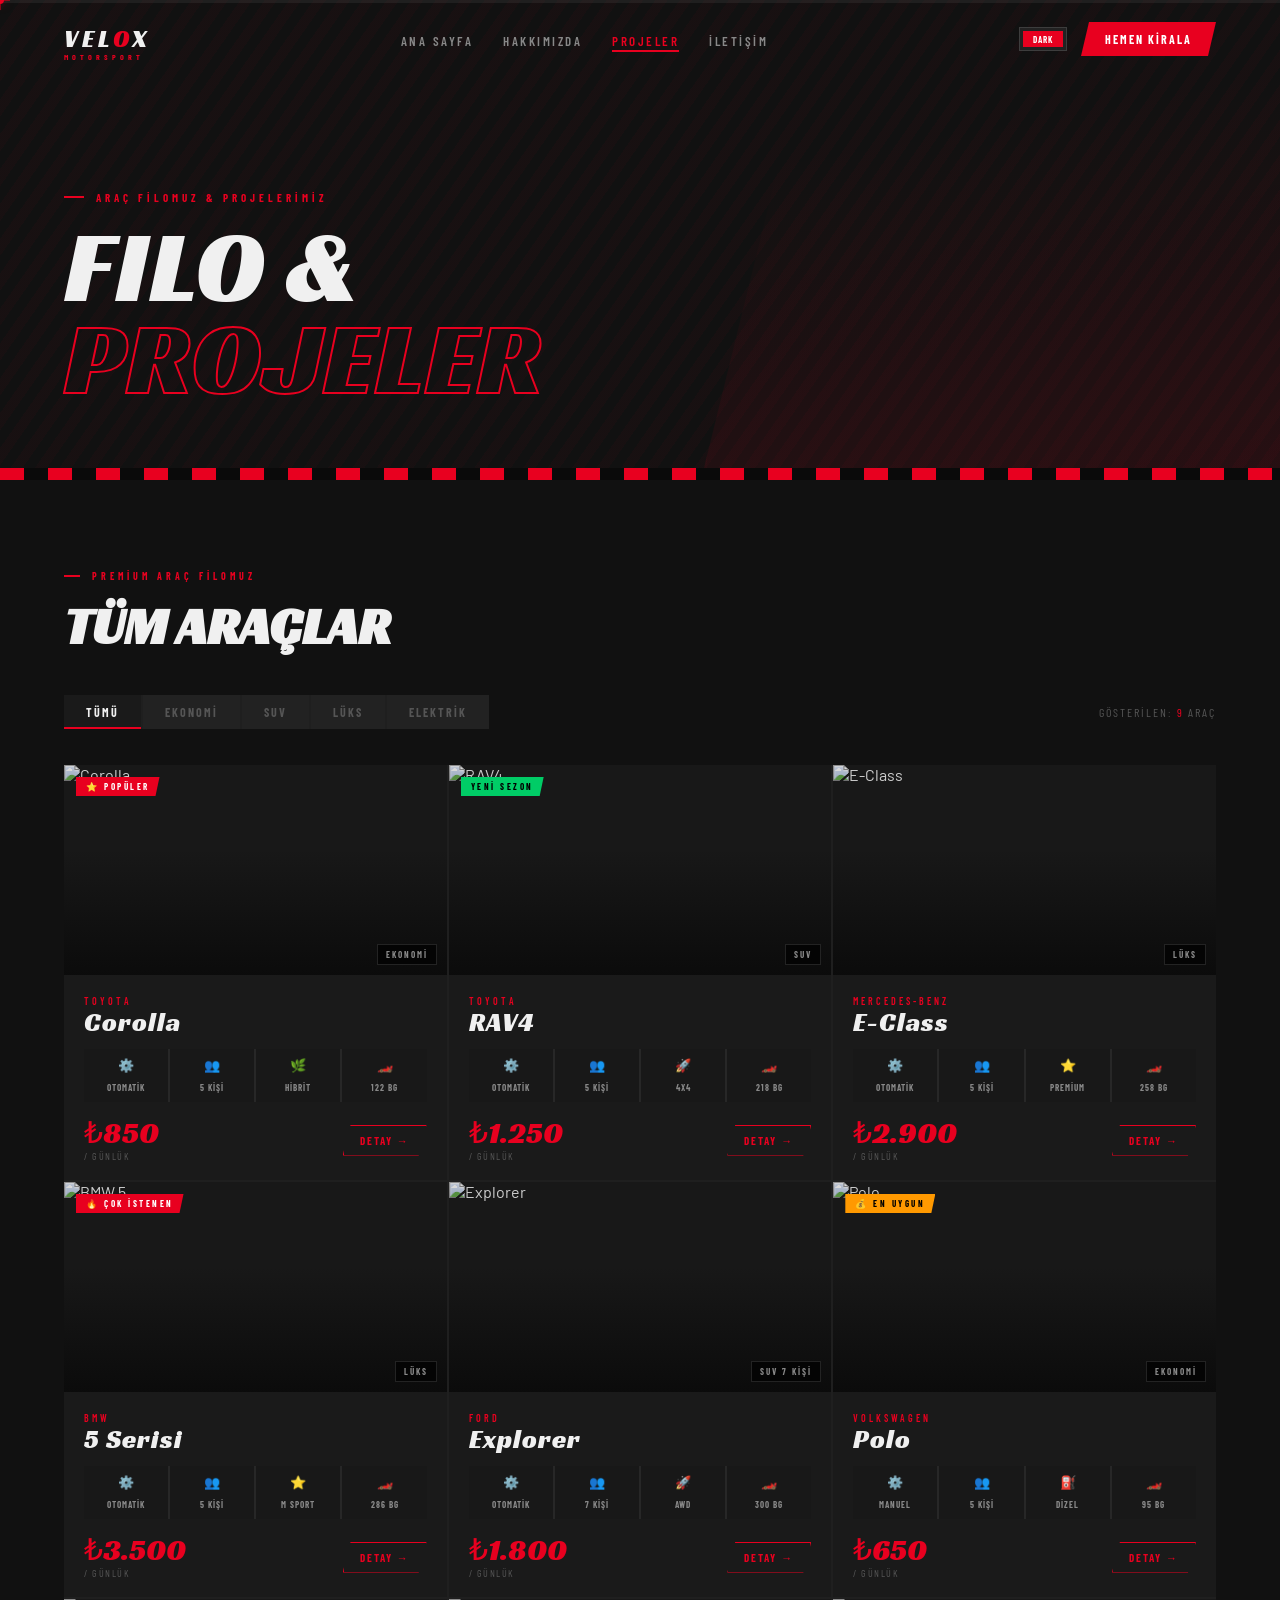
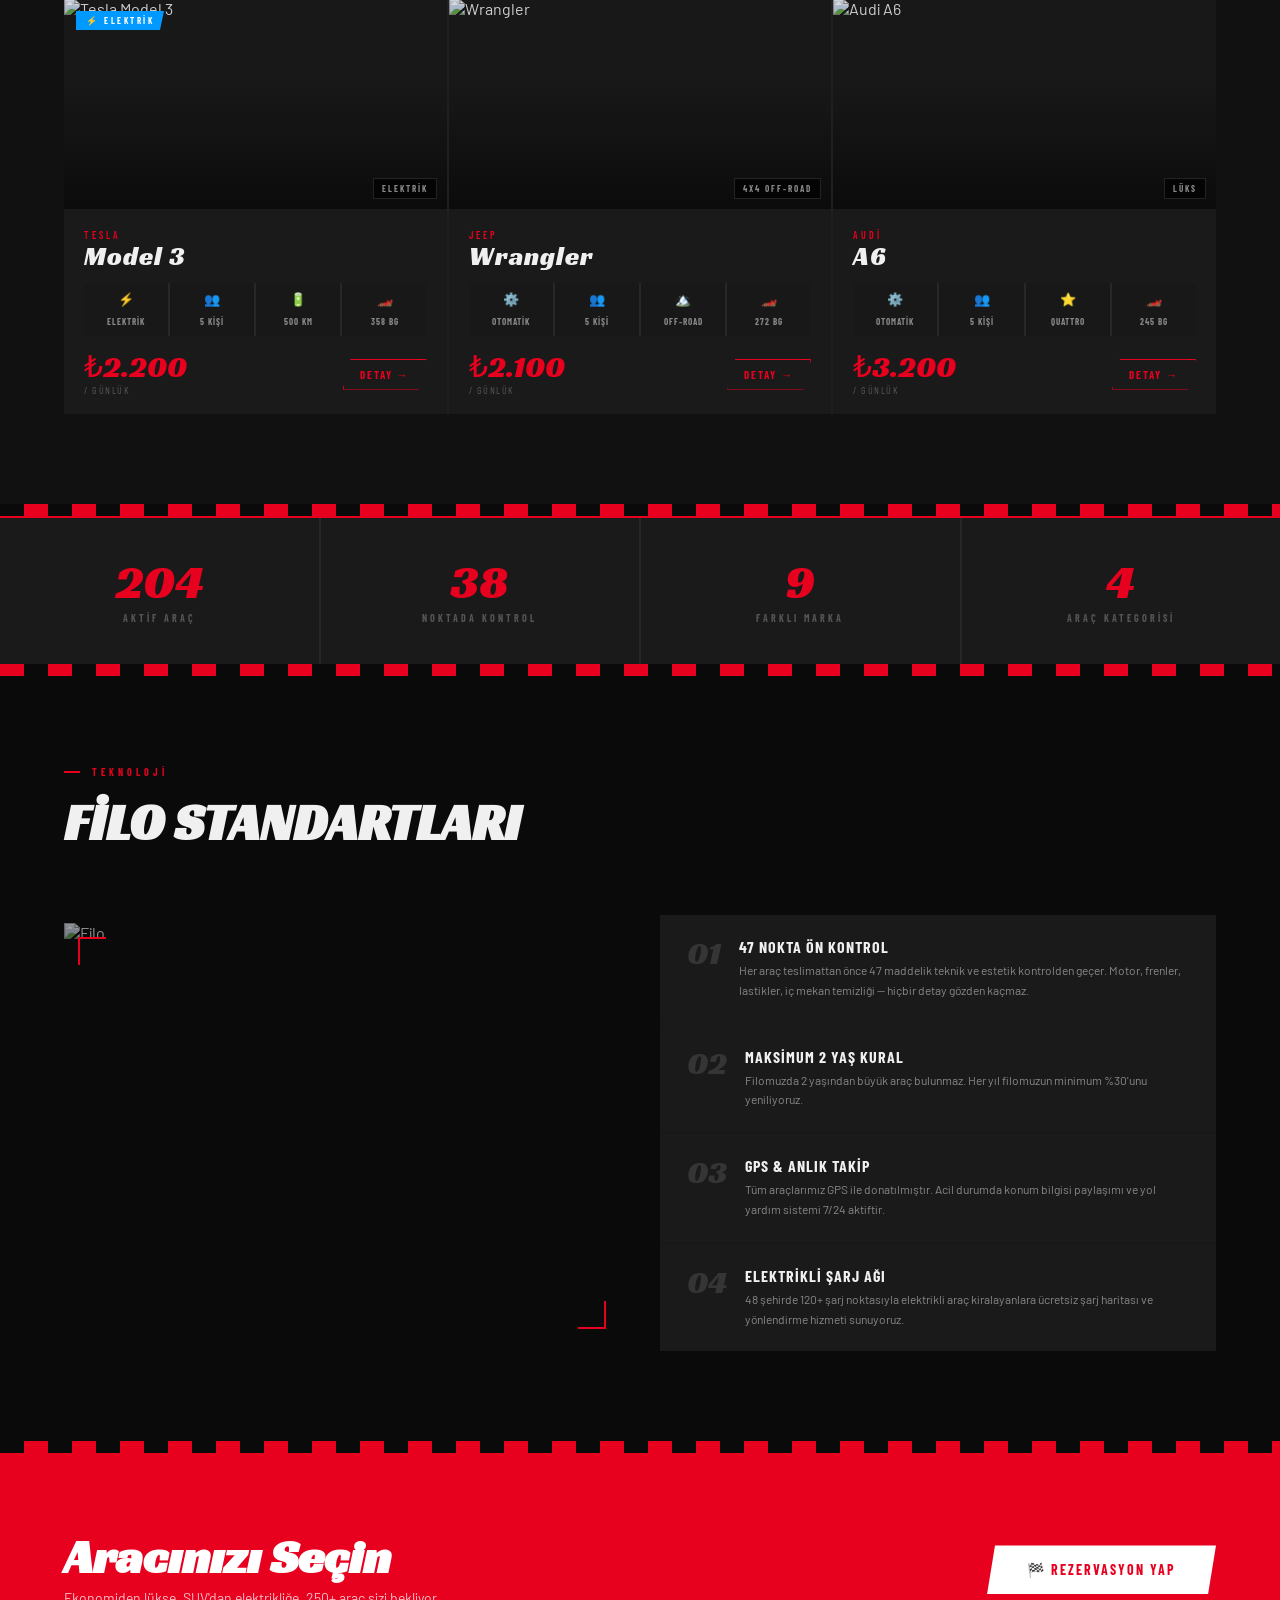
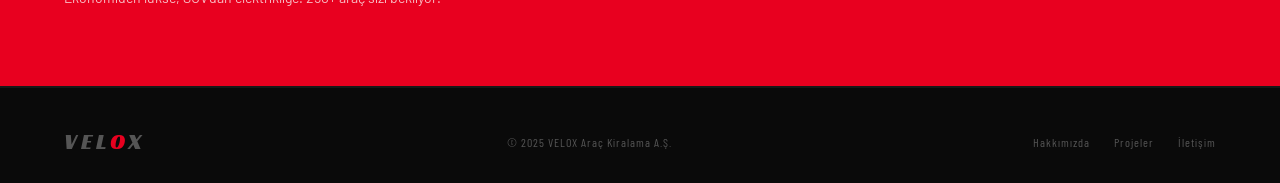
==== araclar.html @ 3a816e48 "araclar.html. araclar.html dosyası yüklendi." ====
<!DOCTYPE html>
<html lang="tr" data-theme="dark">
<head>
<meta charset="UTF-8">
<meta name="viewport" content="width=device-width, initial-scale=1.0">
<title>VELOX — Projeler & Filo</title>
<link href="https://fonts.googleapis.com/css2?family=Racing+Sans+One&family=Barlow+Condensed:wght@400;500;600;700;800;900&family=Barlow:wght@300;400;500;600&display=swap" rel="stylesheet">
<style>
:root {
  --bg:#0a0a0a; --bg2:#111; --bg3:#181818;
  --surface:#1a1a1a; --surface2:#222; --surface3:#2a2a2a;
  --red:#e8001f; --red2:#ff1a35; --red-dim:rgba(232,0,31,.1); --red-glow:rgba(232,0,31,.25);
  --text:#f0f0f0; --text-dim:#888; --text-muted:#555;
  --border:rgba(255,255,255,.06); --border2:rgba(255,255,255,.12);
  --carbon:repeating-linear-gradient(45deg,rgba(255,255,255,.015) 0px,rgba(255,255,255,.015) 1px,transparent 1px,transparent 8px),repeating-linear-gradient(-45deg,rgba(255,255,255,.015) 0px,rgba(255,255,255,.015) 1px,transparent 1px,transparent 8px);
  --clip:polygon(8px 0%,100% 0%,calc(100% - 8px) 100%,0% 100%);
  --tr:all .3s cubic-bezier(.25,.8,.25,1);
}
[data-theme="light"]{
  --bg:#f0f0ee; --bg2:#e8e8e6; --bg3:#e0e0de;
  --surface:#fff; --surface2:#f4f4f2; --surface3:#ebebea;
  --red:#cc0018; --red2:#e8001f; --red-dim:rgba(204,0,24,.07); --red-glow:rgba(204,0,24,.15);
  --text:#0d0d0d; --text-dim:#555; --text-muted:#999;
  --border:rgba(0,0,0,.08); --border2:rgba(0,0,0,.16);
}
*,*::before,*::after{margin:0;padding:0;box-sizing:border-box;}
html{scroll-behavior:smooth;}
body{background:var(--bg);background-image:var(--carbon);color:var(--text);font-family:'Barlow',sans-serif;overflow-x:hidden;cursor:none;transition:background .5s,color .5s;}
::-webkit-scrollbar{width:4px;} ::-webkit-scrollbar-track{background:var(--bg2);} ::-webkit-scrollbar-thumb{background:var(--red);}
.cursor{width:8px;height:8px;background:var(--red);border-radius:50%;position:fixed;pointer-events:none;z-index:99999;transform:translate(-50%,-50%);box-shadow:0 0 12px var(--red-glow);}
.cursor-cross{position:fixed;pointer-events:none;z-index:99998;transform:translate(-50%,-50%);}
.cursor-cross::before,.cursor-cross::after{content:'';position:absolute;background:rgba(232,0,31,.5);}
.cursor-cross::before{width:20px;height:1px;top:0;left:-10px;}
.cursor-cross::after{width:1px;height:20px;top:-10px;left:0;}
.cursor.hov{width:4px;height:4px;background:#f0f0f0;}
#prog{position:fixed;top:0;left:0;right:0;height:3px;z-index:9999;background:var(--border);}
#prog-fill{height:100%;background:linear-gradient(90deg,var(--red),var(--red2));width:0;transition:width .08s linear;box-shadow:0 0 12px var(--red-glow);}

nav{position:fixed;top:0;left:0;right:0;z-index:1000;padding:22px 64px;display:flex;align-items:center;justify-content:space-between;transition:var(--tr);}
nav.sc{padding:14px 64px;background:rgba(10,10,10,.95);backdrop-filter:blur(20px);border-bottom:1px solid var(--border);}
[data-theme="light"] nav.sc{background:rgba(240,240,238,.95);}
.nav-logo{font-family:'Racing Sans One',cursive;font-size:24px;letter-spacing:4px;text-decoration:none;color:var(--text);position:relative;}
.nav-logo em{color:var(--red);font-style:normal;}
.nav-logo::after{content:'MOTORSPORT';position:absolute;bottom:-8px;left:0;font-family:'Barlow Condensed',sans-serif;font-size:8px;letter-spacing:4px;color:var(--red);font-weight:700;}
.nav-links{display:flex;gap:30px;list-style:none;}
.nav-links a{font-family:'Barlow Condensed',sans-serif;font-size:13px;font-weight:600;letter-spacing:2.5px;text-transform:uppercase;color:var(--text-dim);text-decoration:none;transition:color .25s;position:relative;}
.nav-links a::before{content:'';position:absolute;bottom:-3px;left:0;right:0;height:2px;background:var(--red);transform:scaleX(0);transform-origin:right;transition:transform .3s;}
.nav-links a:hover{color:var(--text);}
.nav-links a:hover::before,.nav-links a.active::before{transform:scaleX(1);transform-origin:left;}
.nav-links a.active{color:var(--red);}
.nav-right{display:flex;align-items:center;gap:14px;}
.theme-btn{width:48px;height:24px;cursor:none;background:var(--surface2);border:1px solid var(--border2);position:relative;overflow:hidden;}
.theme-ind{position:absolute;inset:3px;background:var(--red);display:flex;align-items:center;justify-content:center;font-family:'Barlow Condensed',sans-serif;font-size:9px;font-weight:700;letter-spacing:1px;color:#fff;}
.nav-cta{font-family:'Barlow Condensed',sans-serif;font-size:12px;font-weight:700;letter-spacing:2px;text-transform:uppercase;background:var(--red);color:#fff;border:none;padding:10px 24px;cursor:none;transition:var(--tr);clip-path:var(--clip);}
.nav-cta:hover{background:#fff;color:var(--red);}

.checker{height:12px;background:repeating-linear-gradient(90deg,var(--red) 0,var(--red) 24px,var(--bg) 24px,var(--bg) 48px);}
.checker.alt{background:repeating-linear-gradient(90deg,var(--bg) 0,var(--bg) 24px,var(--red) 24px,var(--red) 48px);}

/* HERO */
.page-hero{min-height:52vh;display:flex;align-items:flex-end;padding:160px 64px 64px;position:relative;overflow:hidden;background:var(--bg2);}
.page-hero-bg{position:absolute;inset:0;background:repeating-linear-gradient(-55deg,transparent,transparent 10px,rgba(232,0,31,.03) 10px,rgba(232,0,31,.03) 20px);}
.page-hero-slash{position:absolute;top:0;right:0;width:45%;height:100%;background:linear-gradient(170deg,transparent 30%,var(--red-dim) 100%);clip-path:polygon(20% 0,100% 0,100% 100%,0% 100%);}
.page-hero-slash::before{content:'';position:absolute;left:0;top:0;bottom:0;width:3px;background:linear-gradient(180deg,transparent,var(--red) 40%,var(--red) 60%,transparent);}
.page-eyebrow{display:flex;align-items:center;gap:12px;font-family:'Barlow Condensed',sans-serif;font-size:11px;font-weight:700;letter-spacing:4px;text-transform:uppercase;color:var(--red);margin-bottom:16px;}
.page-eyebrow::before{content:'';width:20px;height:2px;background:var(--red);}
.page-title{font-family:'Racing Sans One',cursive;font-size:clamp(52px,8vw,110px);line-height:.9;letter-spacing:1px;position:relative;z-index:2;}
.page-title span{display:block;}
.page-title .t-out{-webkit-text-stroke:2px var(--red);color:transparent;}

section{padding:90px 64px;position:relative;}
.sec-eye{display:flex;align-items:center;gap:12px;font-family:'Barlow Condensed',sans-serif;font-size:10px;font-weight:700;letter-spacing:4px;text-transform:uppercase;color:var(--red);margin-bottom:12px;}
.sec-eye::before{content:'';width:16px;height:2px;background:var(--red);}
.sec-h{font-family:'Racing Sans One',cursive;font-size:clamp(32px,4vw,52px);margin-bottom:0;}

/* FILTER */
.filter-row{display:flex;align-items:center;justify-content:space-between;margin-bottom:36px;flex-wrap:wrap;gap:16px;}
.filter-tabs{display:flex;gap:2px;background:var(--border);}
.ftab{font-family:'Barlow Condensed',sans-serif;font-size:12px;font-weight:700;letter-spacing:2px;text-transform:uppercase;background:var(--surface2);color:var(--text-muted);border:none;padding:10px 22px;cursor:none;transition:var(--tr);position:relative;}
.ftab::after{content:'';position:absolute;bottom:0;left:0;right:0;height:2px;background:var(--red);transform:scaleX(0);transition:transform .25s;}
.ftab.on{background:var(--surface);color:var(--text);}
.ftab.on::after{transform:scaleX(1);}
.ftab:hover:not(.on){background:var(--surface3);color:var(--text-dim);}
.results-count{font-family:'Barlow Condensed',sans-serif;font-size:12px;letter-spacing:2px;text-transform:uppercase;color:var(--text-muted);}
.results-count span{color:var(--red);}

/* FLEET GRID */
.fleet-grid{display:grid;grid-template-columns:repeat(3,1fr);gap:2px;background:var(--border);}
.fleet-card{background:var(--surface);overflow:hidden;position:relative;cursor:none;transition:var(--tr);opacity:0;transform:translateY(24px);}
.fleet-card.vis{opacity:1;transform:translateY(0);}
.fleet-card:hover{background:var(--surface2);box-shadow:inset 0 0 0 2px var(--red);}
.fleet-card::before{content:'';position:absolute;top:0;left:0;bottom:0;width:3px;background:transparent;transition:background .3s;z-index:3;}
.fleet-card:hover::before{background:var(--red);}

.fleet-badge{position:absolute;top:12px;left:12px;z-index:4;font-family:'Barlow Condensed',sans-serif;font-size:9px;font-weight:700;letter-spacing:2.5px;text-transform:uppercase;background:var(--red);color:#fff;padding:4px 10px;clip-path:polygon(0 0,100% 0,calc(100% - 4px) 100%,0 100%);}
.fleet-badge.b-best{background:#ff9900;color:#000;}
.fleet-badge.b-new{background:#00cc66;color:#000;}
.fleet-badge.b-ev{background:#0099ff;}

.fleet-photo{height:210px;overflow:hidden;position:relative;background:var(--bg3);}
.fleet-photo img{width:100%;height:100%;object-fit:cover;transition:transform .7s,filter .4s;filter:saturate(.8) brightness(.85);}
.fleet-card:hover .fleet-photo img{transform:scale(1.07);filter:saturate(1.1) brightness(.95);}
.fleet-photo-tint{position:absolute;inset:0;background:linear-gradient(180deg,transparent 40%,rgba(10,10,10,.9) 100%);transition:background .3s;}
.fleet-card:hover .fleet-photo-tint{background:linear-gradient(180deg,transparent 30%,rgba(232,0,31,.06) 60%,rgba(10,10,10,.9) 100%);}
.fleet-cat{position:absolute;bottom:10px;right:10px;z-index:2;font-family:'Barlow Condensed',sans-serif;font-size:9px;font-weight:700;letter-spacing:2px;text-transform:uppercase;background:rgba(0,0,0,.7);color:var(--text-dim);padding:4px 8px;border:1px solid var(--border2);}

.fleet-body{padding:20px 20px 18px;}
.fleet-make{font-family:'Barlow Condensed',sans-serif;font-size:10px;font-weight:600;letter-spacing:3px;text-transform:uppercase;color:var(--red);margin-bottom:2px;}
.fleet-name{font-family:'Racing Sans One',cursive;font-size:26px;letter-spacing:1px;line-height:1;margin-bottom:14px;}
.fleet-specs{display:grid;grid-template-columns:repeat(4,1fr);gap:2px;background:var(--border);margin-bottom:16px;}
.fspec{background:var(--bg3);padding:8px 4px;text-align:center;transition:background .3s;}
.fleet-card:hover .fspec{background:rgba(232,0,31,.05);}
.fspec-ico{font-size:13px;display:block;margin-bottom:2px;}
.fspec-val{font-family:'Barlow Condensed',sans-serif;font-size:9px;font-weight:700;letter-spacing:1px;color:var(--text-dim);text-transform:uppercase;}

.fleet-foot{display:flex;align-items:center;justify-content:space-between;}
.fleet-price{font-family:'Racing Sans One',cursive;font-size:30px;color:var(--red);line-height:1;}
.fleet-price-lbl{font-family:'Barlow Condensed',sans-serif;font-size:10px;color:var(--text-muted);letter-spacing:1.5px;text-transform:uppercase;margin-top:2px;}
.fleet-btn{font-family:'Barlow Condensed',sans-serif;font-size:11px;font-weight:700;letter-spacing:2px;text-transform:uppercase;background:transparent;color:var(--red);border:1.5px solid var(--red);padding:8px 16px;cursor:none;transition:var(--tr);clip-path:var(--clip);position:relative;overflow:hidden;}
.fleet-btn::before{content:'';position:absolute;inset:0;background:var(--red);transform:scaleX(0);transform-origin:left;transition:transform .25s;z-index:0;}
.fleet-btn span{position:relative;z-index:1;transition:color .25s;}
.fleet-btn:hover::before{transform:scaleX(1);}
.fleet-btn:hover span{color:#fff;}

/* DETAIL MODAL */
.modal-bg{position:fixed;inset:0;background:rgba(0,0,0,.9);backdrop-filter:blur(14px);z-index:2000;display:flex;align-items:center;justify-content:center;opacity:0;pointer-events:none;transition:opacity .35s;}
.modal-bg.open{opacity:1;pointer-events:all;}
.modal{background:var(--surface);border:1px solid var(--border);border-top:3px solid var(--red);width:min(760px,94vw);max-height:88vh;overflow-y:auto;transform:scale(.94) translateY(16px);transition:transform .35s cubic-bezier(.25,.8,.25,1);}
.modal-bg.open .modal{transform:scale(1) translateY(0);}
.modal-head{display:flex;justify-content:space-between;align-items:center;padding:20px 28px;border-bottom:1px solid var(--border);position:sticky;top:0;background:var(--surface);z-index:1;}
.modal-title{font-family:'Racing Sans One',cursive;font-size:22px;letter-spacing:1px;}
.modal-close{background:none;border:none;color:var(--text-muted);font-size:26px;cursor:none;transition:color .2s;line-height:1;}
.modal-close:hover{color:var(--red);}
.modal-body{padding:28px;}
.modal-img{width:100%;height:260px;object-fit:cover;margin-bottom:24px;}
.modal-info-grid{display:grid;grid-template-columns:1fr 1fr;gap:16px;margin-bottom:24px;}
.modal-info-box{background:var(--bg2);border:1px solid var(--border);border-left:3px solid var(--red);padding:16px;}
.modal-info-label{font-family:'Barlow Condensed',sans-serif;font-size:9px;font-weight:700;letter-spacing:2.5px;text-transform:uppercase;color:var(--text-muted);margin-bottom:4px;}
.modal-info-value{font-family:'Barlow Condensed',sans-serif;font-size:18px;font-weight:700;letter-spacing:0.5px;}
.modal-desc{font-size:13px;color:var(--text-dim);line-height:1.75;margin-bottom:24px;}
.modal-price-row{display:flex;align-items:center;justify-content:space-between;padding:16px;background:var(--bg2);border:1px solid var(--border);}
.modal-price{font-family:'Racing Sans One',cursive;font-size:48px;color:var(--red);line-height:1;}
.btn-red{font-family:'Barlow Condensed',sans-serif;font-size:14px;font-weight:700;letter-spacing:2px;text-transform:uppercase;background:var(--red);color:#fff;border:none;padding:16px 40px;cursor:none;transition:var(--tr);clip-path:var(--clip);}
.btn-red:hover{background:var(--red2);box-shadow:0 0 40px var(--red-glow);}

/* STATS BAR */
.stats-bar{background:var(--surface);border-top:2px solid var(--red);padding:0;}
.stats-inner{display:grid;grid-template-columns:repeat(4,1fr);gap:2px;background:var(--border);}
.stat-cell{background:var(--surface);padding:40px 28px;text-align:center;position:relative;transition:var(--tr);}
.stat-cell::after{content:'';position:absolute;bottom:0;left:0;right:0;height:2px;background:transparent;transition:background .3s;}
.stat-cell:hover{background:var(--surface2);}
.stat-cell:hover::after{background:var(--red);}
.stat-num{font-family:'Racing Sans One',cursive;font-size:48px;color:var(--red);line-height:1;margin-bottom:6px;}
.stat-lbl{font-family:'Barlow Condensed',sans-serif;font-size:10px;font-weight:700;letter-spacing:3px;text-transform:uppercase;color:var(--text-muted);}

/* TECH SHOWCASE */
.tech-grid{display:grid;grid-template-columns:1fr 1fr;gap:40px;align-items:center;margin-top:60px;}
.tech-img-wrap{position:relative;height:420px;}
.tech-img-wrap img{width:100%;height:100%;object-fit:cover;filter:saturate(.7) brightness(.6);}
.tech-img-wrap::before,.tech-img-wrap::after{content:'';position:absolute;z-index:2;width:28px;height:28px;border-color:var(--red);border-style:solid;}
.tech-img-wrap::before{top:14px;left:14px;border-width:2px 0 0 2px;}
.tech-img-wrap::after{bottom:14px;right:14px;border-width:0 2px 2px 0;}
.tech-items{display:flex;flex-direction:column;gap:2px;background:var(--border);}
.tech-item{background:var(--surface);padding:22px 24px;display:flex;gap:18px;align-items:flex-start;border-left:3px solid transparent;transition:var(--tr);opacity:0;transform:translateX(20px);}
.tech-item.vis{opacity:1;transform:translateX(0);}
.tech-item:hover{border-left-color:var(--red);background:var(--surface2);}
.tech-item-num{font-family:'Racing Sans One',cursive;font-size:32px;color:var(--border2);transition:color .3s;flex-shrink:0;line-height:1;}
.tech-item:hover .tech-item-num{color:var(--red-dim);}
.tech-item-title{font-family:'Barlow Condensed',sans-serif;font-size:16px;font-weight:700;letter-spacing:1px;text-transform:uppercase;margin-bottom:5px;}
.tech-item-text{font-size:12px;color:var(--text-dim);line-height:1.65;}

/* CTA */
.cta-banner{background:var(--red);padding:80px 64px;display:flex;align-items:center;justify-content:space-between;gap:40px;flex-wrap:wrap;}
.cta-banner h2{font-family:'Racing Sans One',cursive;font-size:clamp(28px,4vw,48px);color:#fff;line-height:1;}
.cta-banner p{font-size:14px;color:rgba(255,255,255,.75);margin-top:8px;}
.btn-white{font-family:'Barlow Condensed',sans-serif;font-size:14px;font-weight:700;letter-spacing:2px;text-transform:uppercase;background:#fff;color:var(--red);border:none;padding:16px 40px;cursor:none;transition:var(--tr);clip-path:var(--clip);white-space:nowrap;}
.btn-white:hover{background:#000;color:#fff;}

footer{background:var(--bg);border-top:2px solid var(--border);padding:40px 64px 28px;}
.footer-bottom{display:flex;justify-content:space-between;align-items:center;font-family:'Barlow Condensed',sans-serif;font-size:12px;letter-spacing:1px;color:var(--text-muted);flex-wrap:wrap;gap:10px;}
.footer-links{display:flex;gap:24px;}
.footer-links a{color:var(--text-muted);text-decoration:none;font-size:12px;transition:color .25s;}
.footer-links a:hover{color:var(--red);}
.footer-logo{font-family:'Racing Sans One',cursive;font-size:22px;letter-spacing:4px;}
.footer-logo em{color:var(--red);font-style:normal;}

.rev{opacity:0;transform:translateY(28px);transition:opacity .65s,transform .65s;}
.rev.vis{opacity:1;transform:translateY(0);}
</style>
</head>
<body>
<div id="prog"><div id="prog-fill"></div></div>
<div class="cursor" id="cursor"></div>
<div class="cursor-cross" id="cc"></div>

<!-- NAV -->
<nav id="nav">
  <a href="../index.html" class="nav-logo">VEL<em>O</em>X</a>
  <ul class="nav-links">
    <li><a href="../index.html">Ana Sayfa</a></li>
    <li><a href="about.html">Hakkımızda</a></li>
    <li><a href="projects.html" class="active">Projeler</a></li>
    <li><a href="contact.html">İletişim</a></li>
  </ul>
  <div class="nav-right">
    <div class="theme-btn" id="themeBtn"><div class="theme-ind" id="themeInd">DARK</div></div>
    <button class="nav-cta" onclick="location.href='../index.html#booking'">Hemen Kirala</button>
  </div>
</nav>

<!-- HERO -->
<div class="page-hero">
  <div class="page-hero-bg"></div>
  <div class="page-hero-slash"></div>
  <div style="position:relative;z-index:2;">
    <div class="page-eyebrow">Araç Filomuz & Projelerimiz</div>
    <div class="page-title">
      <span>FILO &</span>
      <span class="t-out">PROJELER</span>
    </div>
  </div>
</div>

<div class="checker"></div>

<!-- FLEET -->
<section id="fleet" style="background:var(--bg2);">
  <div class="sec-eye rev">Premium Araç Filomuz</div>
  <h2 class="sec-h rev" style="margin-bottom:36px;">TÜM ARAÇLAR</h2>
  <div class="filter-row rev">
    <div class="filter-tabs">
      <button class="ftab on" onclick="filterFleet('all',this)">Tümü</button>
      <button class="ftab" onclick="filterFleet('ekonomi',this)">Ekonomi</button>
      <button class="ftab" onclick="filterFleet('suv',this)">SUV</button>
      <button class="ftab" onclick="filterFleet('luks',this)">Lüks</button>
      <button class="ftab" onclick="filterFleet('elektrik',this)">Elektrik</button>
    </div>
    <div class="results-count">Gösterilen: <span id="visibleCount">9</span> araç</div>
  </div>
  <div class="fleet-grid" id="fleetGrid">

    <div class="fleet-card" data-cat="ekonomi" data-name="Toyota Corolla" data-price="850" data-make="Toyota" data-trans="Otomatik" data-fuel="Hibrit" data-seats="5" data-power="122 bg" data-km="15.000" data-year="2024" data-desc="Toyota'nın ikonik hibrit sedan modeli. Yakıt tasarrufu ve konfor bir arada. Uzun yol seyahatleri için ideal, düşük emisyonlu araç.">
      <div class="fleet-badge">⭐ Popüler</div>
      <div class="fleet-photo"><img src="https://images.unsplash.com/photo-1621007947382-bb3c3994e3fb?w=600&q=80&fit=crop" alt="Corolla" loading="lazy"><div class="fleet-photo-tint"></div><div class="fleet-cat">Ekonomi</div></div>
      <div class="fleet-body"><div class="fleet-make">Toyota</div><div class="fleet-name">Corolla</div>
        <div class="fleet-specs"><div class="fspec"><span class="fspec-ico">⚙️</span><span class="fspec-val">Otomatik</span></div><div class="fspec"><span class="fspec-ico">👥</span><span class="fspec-val">5 Kişi</span></div><div class="fspec"><span class="fspec-ico">🌿</span><span class="fspec-val">Hibrit</span></div><div class="fspec"><span class="fspec-ico">🏎️</span><span class="fspec-val">122 bg</span></div></div>
        <div class="fleet-foot"><div><div class="fleet-price">₺850</div><div class="fleet-price-lbl">/ Günlük</div></div><button class="fleet-btn" onclick="openModal(this)"><span>Detay →</span></button></div>
      </div>
    </div>

    <div class="fleet-card" data-cat="suv" data-name="Toyota RAV4" data-price="1250" data-make="Toyota" data-trans="Otomatik" data-fuel="Hibrit" data-seats="5" data-power="218 bg" data-km="8.000" data-year="2024" data-desc="Kompakt SUV segmentinin en popüler modeli. 4x4 çekişi, hibrit motoru ve geniş iç mekanıyla hem şehirde hem kırda mükemmel performans.">
      <div class="fleet-badge b-new">Yeni Sezon</div>
      <div class="fleet-photo"><img src="https://images.unsplash.com/photo-1581540222194-0def2dda95b8?w=600&q=80&fit=crop" alt="RAV4" loading="lazy"><div class="fleet-photo-tint"></div><div class="fleet-cat">SUV</div></div>
      <div class="fleet-body"><div class="fleet-make">Toyota</div><div class="fleet-name">RAV4</div>
        <div class="fleet-specs"><div class="fspec"><span class="fspec-ico">⚙️</span><span class="fspec-val">Otomatik</span></div><div class="fspec"><span class="fspec-ico">👥</span><span class="fspec-val">5 Kişi</span></div><div class="fspec"><span class="fspec-ico">🚀</span><span class="fspec-val">4x4</span></div><div class="fspec"><span class="fspec-ico">🏎️</span><span class="fspec-val">218 bg</span></div></div>
        <div class="fleet-foot"><div><div class="fleet-price">₺1.250</div><div class="fleet-price-lbl">/ Günlük</div></div><button class="fleet-btn" onclick="openModal(this)"><span>Detay →</span></button></div>
      </div>
    </div>

    <div class="fleet-card" data-cat="luks" data-name="Mercedes E-Class" data-price="2900" data-make="Mercedes-Benz" data-trans="Otomatik" data-fuel="Benzin" data-seats="5" data-power="258 bg" data-km="5.000" data-year="2024" data-desc="Alman mühendisliğinin zirvesi. Burmester ses sistemi, massage koltuklar ve sürücü destek paketleriyle iş yolculuklarında rakipsiz konfor sunar.">
      <div class="fleet-photo"><img src="https://images.unsplash.com/photo-1618843479313-40f8afb4b4d8?w=600&q=80&fit=crop" alt="E-Class" loading="lazy"><div class="fleet-photo-tint"></div><div class="fleet-cat">Lüks</div></div>
      <div class="fleet-body"><div class="fleet-make">Mercedes-Benz</div><div class="fleet-name">E-Class</div>
        <div class="fleet-specs"><div class="fspec"><span class="fspec-ico">⚙️</span><span class="fspec-val">Otomatik</span></div><div class="fspec"><span class="fspec-ico">👥</span><span class="fspec-val">5 Kişi</span></div><div class="fspec"><span class="fspec-ico">⭐</span><span class="fspec-val">Premium</span></div><div class="fspec"><span class="fspec-ico">🏎️</span><span class="fspec-val">258 bg</span></div></div>
        <div class="fleet-foot"><div><div class="fleet-price">₺2.900</div><div class="fleet-price-lbl">/ Günlük</div></div><button class="fleet-btn" onclick="openModal(this)"><span>Detay →</span></button></div>
      </div>
    </div>

    <div class="fleet-card" data-cat="luks" data-name="BMW 5 Serisi" data-price="3500" data-make="BMW" data-trans="Otomatik" data-fuel="Benzin" data-seats="5" data-power="286 bg" data-km="3.500" data-year="2024" data-desc="M Sport paketi, adaptif süspansiyon ve Harman Kardon ses sistemiyle donatılmış BMW 5 Serisi. Sürücü odaklı lüksün tanımı.">
      <div class="fleet-badge" style="background:var(--red);">🔥 Çok İstenen</div>
      <div class="fleet-photo"><img src="https://images.unsplash.com/photo-1555215695-3004980ad54e?w=600&q=80&fit=crop" alt="BMW 5" loading="lazy"><div class="fleet-photo-tint"></div><div class="fleet-cat">Lüks</div></div>
      <div class="fleet-body"><div class="fleet-make">BMW</div><div class="fleet-name">5 Serisi</div>
        <div class="fleet-specs"><div class="fspec"><span class="fspec-ico">⚙️</span><span class="fspec-val">Otomatik</span></div><div class="fspec"><span class="fspec-ico">👥</span><span class="fspec-val">5 Kişi</span></div><div class="fspec"><span class="fspec-ico">⭐</span><span class="fspec-val">M Sport</span></div><div class="fspec"><span class="fspec-ico">🏎️</span><span class="fspec-val">286 bg</span></div></div>
        <div class="fleet-foot"><div><div class="fleet-price">₺3.500</div><div class="fleet-price-lbl">/ Günlük</div></div><button class="fleet-btn" onclick="openModal(this)"><span>Detay →</span></button></div>
      </div>
    </div>

    <div class="fleet-card" data-cat="suv" data-name="Ford Explorer" data-price="1800" data-make="Ford" data-trans="Otomatik" data-fuel="Benzin" data-seats="7" data-power="300 bg" data-km="12.000" data-year="2023" data-desc="7 kişilik kapasitesi ve AWD sistemiyle aile yolculuklarının vazgeçilmezi. Android Auto ve panoramik tavan dahil.">
      <div class="fleet-photo"><img src="https://images.unsplash.com/photo-1533473359331-0135ef1b58bf?w=600&q=80&fit=crop" alt="Explorer" loading="lazy"><div class="fleet-photo-tint"></div><div class="fleet-cat">SUV 7 Kişi</div></div>
      <div class="fleet-body"><div class="fleet-make">Ford</div><div class="fleet-name">Explorer</div>
        <div class="fleet-specs"><div class="fspec"><span class="fspec-ico">⚙️</span><span class="fspec-val">Otomatik</span></div><div class="fspec"><span class="fspec-ico">👥</span><span class="fspec-val">7 Kişi</span></div><div class="fspec"><span class="fspec-ico">🚀</span><span class="fspec-val">AWD</span></div><div class="fspec"><span class="fspec-ico">🏎️</span><span class="fspec-val">300 bg</span></div></div>
        <div class="fleet-foot"><div><div class="fleet-price">₺1.800</div><div class="fleet-price-lbl">/ Günlük</div></div><button class="fleet-btn" onclick="openModal(this)"><span>Detay →</span></button></div>
      </div>
    </div>

    <div class="fleet-card" data-cat="ekonomi" data-name="Volkswagen Polo" data-price="650" data-make="Volkswagen" data-trans="Manuel" data-fuel="Dizel" data-seats="5" data-power="95 bg" data-km="22.000" data-year="2023" data-desc="Kompakt boyutu ve düşük yakıt tüketimiyle şehir içi kullanımın ideali. Dayanıklı, güvenilir, ekonomik.">
      <div class="fleet-badge b-best">💰 En Uygun</div>
      <div class="fleet-photo"><img src="https://images.unsplash.com/photo-1541899481282-d53bffe3c35d?w=600&q=80&fit=crop" alt="Polo" loading="lazy"><div class="fleet-photo-tint"></div><div class="fleet-cat">Ekonomi</div></div>
      <div class="fleet-body"><div class="fleet-make">Volkswagen</div><div class="fleet-name">Polo</div>
        <div class="fleet-specs"><div class="fspec"><span class="fspec-ico">⚙️</span><span class="fspec-val">Manuel</span></div><div class="fspec"><span class="fspec-ico">👥</span><span class="fspec-val">5 Kişi</span></div><div class="fspec"><span class="fspec-ico">⛽</span><span class="fspec-val">Dizel</span></div><div class="fspec"><span class="fspec-ico">🏎️</span><span class="fspec-val">95 bg</span></div></div>
        <div class="fleet-foot"><div><div class="fleet-price">₺650</div><div class="fleet-price-lbl">/ Günlük</div></div><button class="fleet-btn" onclick="openModal(this)"><span>Detay →</span></button></div>
      </div>
    </div>

    <div class="fleet-card" data-cat="elektrik" data-name="Tesla Model 3" data-price="2200" data-make="Tesla" data-trans="Otomatik" data-fuel="Elektrik" data-seats="5" data-power="358 bg" data-km="4.000" data-year="2024" data-desc="Tesla'nın en çok satan elektrikli sedanı. 500 km menzil, Autopilot sürücü destek sistemi ve 0-100 km/s hızlanmada 3.3 saniye.">
      <div class="fleet-badge b-ev">⚡ Elektrik</div>
      <div class="fleet-photo"><img src="https://images.unsplash.com/photo-1560958089-b8a1929cea89?w=600&q=80&fit=crop" alt="Tesla Model 3" loading="lazy"><div class="fleet-photo-tint"></div><div class="fleet-cat">Elektrik</div></div>
      <div class="fleet-body"><div class="fleet-make">Tesla</div><div class="fleet-name">Model 3</div>
        <div class="fleet-specs"><div class="fspec"><span class="fspec-ico">⚡</span><span class="fspec-val">Elektrik</span></div><div class="fspec"><span class="fspec-ico">👥</span><span class="fspec-val">5 Kişi</span></div><div class="fspec"><span class="fspec-ico">🔋</span><span class="fspec-val">500 km</span></div><div class="fspec"><span class="fspec-ico">🏎️</span><span class="fspec-val">358 bg</span></div></div>
        <div class="fleet-foot"><div><div class="fleet-price">₺2.200</div><div class="fleet-price-lbl">/ Günlük</div></div><button class="fleet-btn" onclick="openModal(this)"><span>Detay →</span></button></div>
      </div>
    </div>

    <div class="fleet-card" data-cat="suv" data-name="Jeep Wrangler" data-price="2100" data-make="Jeep" data-trans="Otomatik" data-fuel="Benzin" data-seats="5" data-power="272 bg" data-km="9.000" data-year="2024" data-desc="Off-road efsanesi. Çıkarılabilir çatısı, 4WD sistemi ve yüksek sürüş konumuyla zorlu arazilerde sınır tanımıyor.">
      <div class="fleet-photo"><img src="https://images.unsplash.com/photo-1542362567-b07e54358753?w=600&q=80&fit=crop" alt="Wrangler" loading="lazy"><div class="fleet-photo-tint"></div><div class="fleet-cat">4x4 Off-Road</div></div>
      <div class="fleet-body"><div class="fleet-make">Jeep</div><div class="fleet-name">Wrangler</div>
        <div class="fleet-specs"><div class="fspec"><span class="fspec-ico">⚙️</span><span class="fspec-val">Otomatik</span></div><div class="fspec"><span class="fspec-ico">👥</span><span class="fspec-val">5 Kişi</span></div><div class="fspec"><span class="fspec-ico">🏔️</span><span class="fspec-val">Off-Road</span></div><div class="fspec"><span class="fspec-ico">🏎️</span><span class="fspec-val">272 bg</span></div></div>
        <div class="fleet-foot"><div><div class="fleet-price">₺2.100</div><div class="fleet-price-lbl">/ Günlük</div></div><button class="fleet-btn" onclick="openModal(this)"><span>Detay →</span></button></div>
      </div>
    </div>

    <div class="fleet-card" data-cat="luks" data-name="Audi A6" data-price="3200" data-make="Audi" data-trans="Otomatik" data-fuel="Dizel" data-seats="5" data-power="245 bg" data-km="6.000" data-year="2024" data-desc="Quattro all-wheel drive, Bang & Olufsen ses sistemi ve sanal gösterge paneli ile Alman mühendisliğinin sınır ötesi temsilcisi.">
      <div class="fleet-photo"><img src="https://images.unsplash.com/photo-1606664515524-ed2f786a0bd6?w=600&q=80&fit=crop" alt="Audi A6" loading="lazy"><div class="fleet-photo-tint"></div><div class="fleet-cat">Lüks</div></div>
      <div class="fleet-body"><div class="fleet-make">Audi</div><div class="fleet-name">A6</div>
        <div class="fleet-specs"><div class="fspec"><span class="fspec-ico">⚙️</span><span class="fspec-val">Otomatik</span></div><div class="fspec"><span class="fspec-ico">👥</span><span class="fspec-val">5 Kişi</span></div><div class="fspec"><span class="fspec-ico">⭐</span><span class="fspec-val">Quattro</span></div><div class="fspec"><span class="fspec-ico">🏎️</span><span class="fspec-val">245 bg</span></div></div>
        <div class="fleet-foot"><div><div class="fleet-price">₺3.200</div><div class="fleet-price-lbl">/ Günlük</div></div><button class="fleet-btn" onclick="openModal(this)"><span>Detay →</span></button></div>
      </div>
    </div>

  </div>
</section>

<div class="checker alt"></div>

<!-- STATS -->
<div class="stats-bar">
  <div class="stats-inner">
    <div class="stat-cell"><div class="stat-num" data-count="250">0</div><div class="stat-lbl">Aktif Araç</div></div>
    <div class="stat-cell"><div class="stat-num" data-count="47">0</div><div class="stat-lbl">Noktada Kontrol</div></div>
    <div class="stat-cell"><div class="stat-num" data-count="12">0</div><div class="stat-lbl">Farklı Marka</div></div>
    <div class="stat-cell"><div class="stat-num" data-count="5">0</div><div class="stat-lbl">Araç Kategorisi</div></div>
  </div>
</div>

<div class="checker"></div>

<!-- TECH SHOWCASE -->
<section id="tech" style="background:var(--bg);">
  <div class="sec-eye rev">Teknoloji</div>
  <h2 class="sec-h rev">FİLO STANDARTLARI</h2>
  <div class="tech-grid">
    <div class="tech-img-wrap rev">
      <img src="https://images.unsplash.com/photo-1503376780353-7e6692767b70?w=700&q=80&fit=crop" alt="Filo">
    </div>
    <div class="tech-items">
      <div class="tech-item"><div class="tech-item-num">01</div><div><div class="tech-item-title">47 Nokta Ön Kontrol</div><div class="tech-item-text">Her araç teslimattan önce 47 maddelik teknik ve estetik kontrolden geçer. Motor, frenler, lastikler, iç mekan temizliği — hiçbir detay gözden kaçmaz.</div></div></div>
      <div class="tech-item"><div class="tech-item-num">02</div><div><div class="tech-item-title">Maksimum 2 Yaş Kural</div><div class="tech-item-text">Filomuzda 2 yaşından büyük araç bulunmaz. Her yıl filomuzun minimum %30'unu yeniliyoruz.</div></div></div>
      <div class="tech-item"><div class="tech-item-num">03</div><div><div class="tech-item-title">GPS & Anlık Takip</div><div class="tech-item-text">Tüm araçlarımız GPS ile donatılmıştır. Acil durumda konum bilgisi paylaşımı ve yol yardım sistemi 7/24 aktiftir.</div></div></div>
      <div class="tech-item"><div class="tech-item-num">04</div><div><div class="tech-item-title">Elektrikli Şarj Ağı</div><div class="tech-item-text">48 şehirde 120+ şarj noktasıyla elektrikli araç kiralayanlara ücretsiz şarj haritası ve yönlendirme hizmeti sunuyoruz.</div></div></div>
    </div>
  </div>
</section>

<div class="checker alt"></div>

<!-- CTA -->
<div class="cta-banner">
  <div><h2>Aracınızı Seçin</h2><p>Ekonomiden lükse, SUV'dan elektrikliğe. 250+ araç sizi bekliyor.</p></div>
  <button class="btn-white" onclick="location.href='../index.html#booking'">🏁 Rezervasyon Yap</button>
</div>

<!-- FOOTER -->
<footer>
  <div class="footer-bottom">
    <span class="footer-logo">VEL<em>O</em>X</span>
    <span>© 2025 VELOX Araç Kiralama A.Ş.</span>
    <div class="footer-links"><a href="about.html">Hakkımızda</a><a href="projects.html">Projeler</a><a href="contact.html">İletişim</a></div>
  </div>
</footer>

<!-- MODAL -->
<div class="modal-bg" id="modalBg" onclick="modalOut(event)">
  <div class="modal">
    <div class="modal-head"><div class="modal-title" id="m-title">Araç Detayı</div><button class="modal-close" onclick="closeModal()">×</button></div>
    <div class="modal-body">
      <img class="modal-img" id="m-img" src="" alt="">
      <div class="modal-info-grid">
        <div class="modal-info-box"><div class="modal-info-label">Vites</div><div class="modal-info-value" id="m-trans">—</div></div>
        <div class="modal-info-box"><div class="modal-info-label">Yakıt</div><div class="modal-info-value" id="m-fuel">—</div></div>
        <div class="modal-info-box"><div class="modal-info-label">Koltuk</div><div class="modal-info-value" id="m-seats">—</div></div>
        <div class="modal-info-box"><div class="modal-info-label">Motor Gücü</div><div class="modal-info-value" id="m-power">—</div></div>
        <div class="modal-info-box"><div class="modal-info-label">Kilometre</div><div class="modal-info-value" id="m-km">—</div></div>
        <div class="modal-info-box"><div class="modal-info-label">Model Yılı</div><div class="modal-info-value" id="m-year">—</div></div>
      </div>
      <p class="modal-desc" id="m-desc"></p>
      <div class="modal-price-row">
        <div><div style="font-family:'Barlow Condensed',sans-serif;font-size:10px;font-weight:700;letter-spacing:3px;text-transform:uppercase;color:var(--text-muted);margin-bottom:4px;">Günlük Ücret</div><div class="modal-price" id="m-price">₺0</div></div>
        <button class="btn-red" onclick="location.href='../index.html#booking'">🏁 Hemen Kirala</button>
      </div>
    </div>
  </div>
</div>

<script>
const cur=document.getElementById('cursor'),cc=document.getElementById('cc');
let mx=0,my=0,cx=0,cy=0;
document.addEventListener('mousemove',e=>{mx=e.clientX;my=e.clientY;cur.style.left=mx+'px';cur.style.top=my+'px';});
(function loop(){cx+=(mx-cx)*.12;cy+=(my-cy)*.12;cc.style.left=cx+'px';cc.style.top=cy+'px';requestAnimationFrame(loop);})();
document.querySelectorAll('a,button,.fleet-card,.tech-item,.stat-cell').forEach(el=>{el.addEventListener('mouseenter',()=>cur.classList.add('hov'));el.addEventListener('mouseleave',()=>cur.classList.remove('hov'));});
window.addEventListener('scroll',()=>{document.getElementById('nav').classList.toggle('sc',scrollY>50);document.getElementById('prog-fill').style.width=(scrollY/(document.documentElement.scrollHeight-innerHeight)*100)+'%';});
document.getElementById('themeBtn').addEventListener('click',()=>{const h=document.documentElement;h.dataset.theme=h.dataset.theme==='dark'?'light':'dark';document.getElementById('themeInd').textContent=h.dataset.theme==='dark'?'DARK':'LIGHT';});

function filterFleet(cat,btn){
  document.querySelectorAll('.ftab').forEach(t=>t.classList.remove('on'));btn.classList.add('on');
  let vis=0;
  document.querySelectorAll('.fleet-card').forEach((c,i)=>{
    const show=cat==='all'||c.dataset.cat===cat;
    if(show){c.style.display='';c.style.transitionDelay=(i*.05)+'s';requestAnimationFrame(()=>{c.style.opacity='1';c.style.transform='translateY(0)';});vis++;}
    else{c.style.opacity='0';c.style.transform='translateY(20px)';setTimeout(()=>c.style.display='none',280);}
  });
  setTimeout(()=>document.getElementById('visibleCount').textContent=vis,300);
}

function openModal(btn){
  const c=btn.closest('.fleet-card');
  document.getElementById('m-img').src=c.querySelector('.fleet-photo img').src;
  document.getElementById('m-title').textContent=c.dataset.make+' '+c.dataset.name;
  document.getElementById('m-trans').textContent=c.dataset.trans;
  document.getElementById('m-fuel').textContent=c.dataset.fuel;
  document.getElementById('m-seats').textContent=c.dataset.seats+' Kişi';
  document.getElementById('m-power').textContent=c.dataset.power;
  document.getElementById('m-km').textContent=Number(c.dataset.km).toLocaleString('tr-TR')+' km';
  document.getElementById('m-year').textContent=c.dataset.year;
  document.getElementById('m-desc').textContent=c.dataset.desc;
  document.getElementById('m-price').textContent='₺'+Number(c.dataset.price).toLocaleString('tr-TR');
  document.getElementById('modalBg').classList.add('open');
}
function closeModal(){document.getElementById('modalBg').classList.remove('open');}
function modalOut(e){if(e.target===document.getElementById('modalBg'))closeModal();}
document.addEventListener('keydown',e=>{if(e.key==='Escape')closeModal();});

function animCount(el){
  const t=+el.dataset.count,dur=1800;let s=null;
  (function step(ts){if(!s)s=ts;const p=Math.min((ts-s)/dur,1);const e=p<.5?2*p*p:-1+(4-2*p)*p;el.textContent=Math.floor(e*t);if(p<1)requestAnimationFrame(step);else el.textContent=t;})(performance.now());
}
const io=new IntersectionObserver(ents=>{ents.forEach(e=>{if(e.isIntersecting){e.target.classList.add('vis');if(e.target.dataset.count)animCount(e.target);}});},{threshold:.1});
document.querySelectorAll('.rev,.fleet-card,.tech-item,[data-count]').forEach(el=>io.observe(el));
document.querySelectorAll('.fleet-card').forEach((c,i)=>c.style.transitionDelay=(i*.07)+'s');
document.querySelectorAll('.tech-item').forEach((c,i)=>c.style.transitionDelay=(i*.1)+'s');
</script>
</body>
</html>
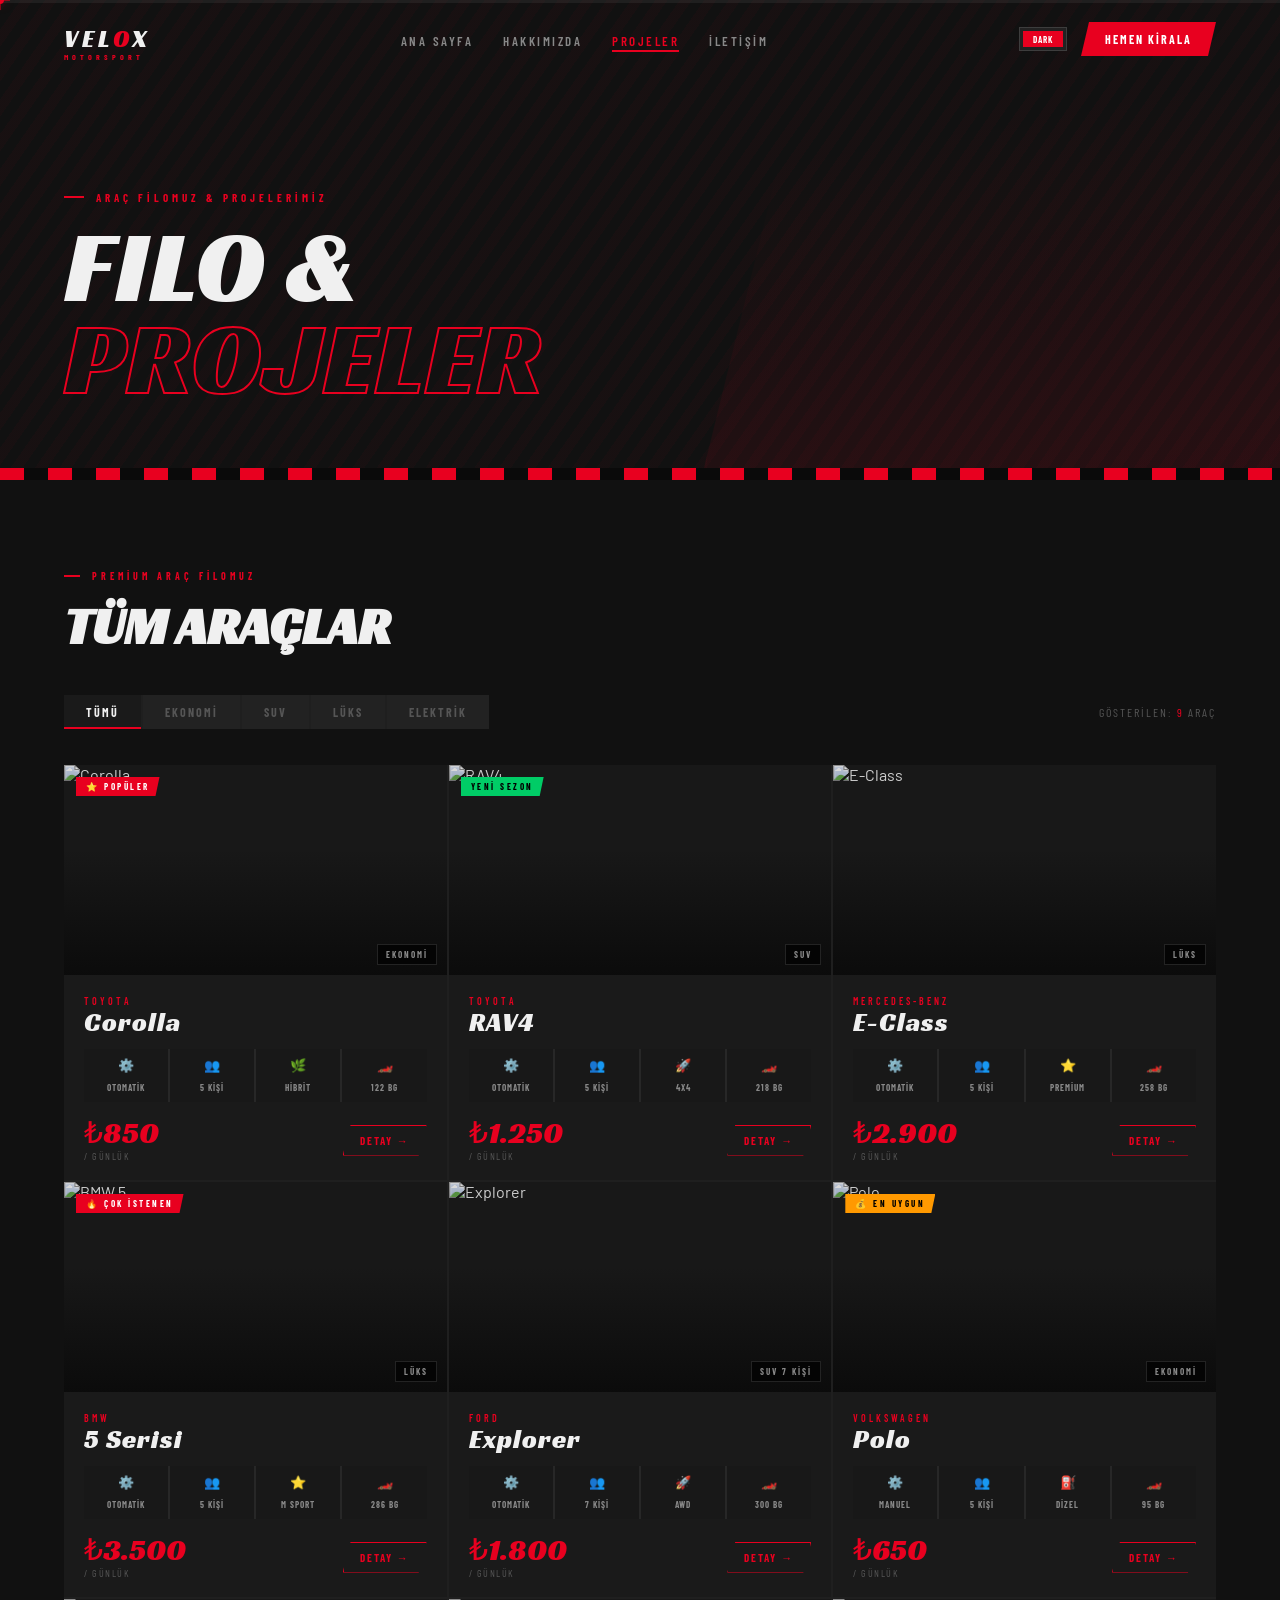
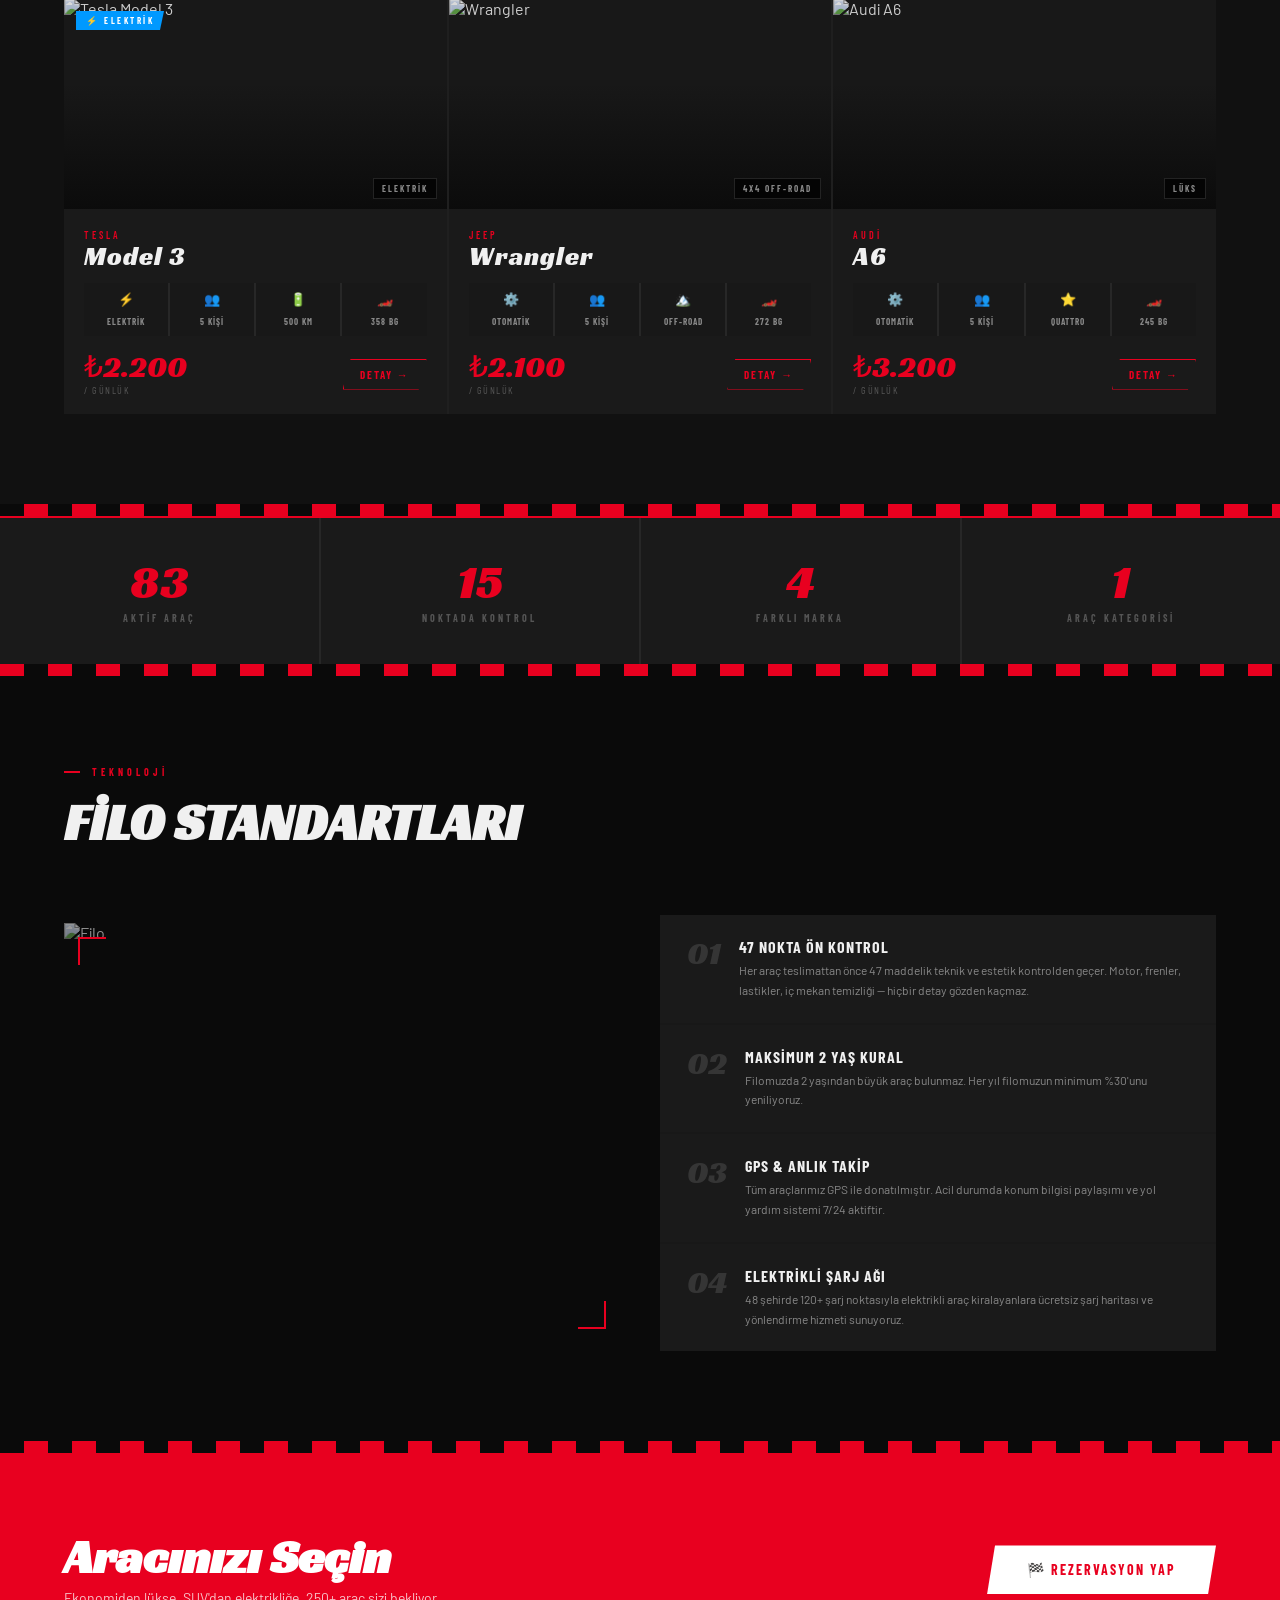
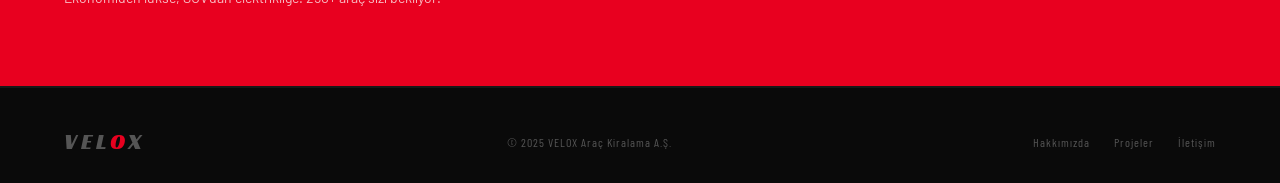
==== commit c678bec3: "php dosyaları yüklendi" ====
--- a/araclar.html
+++ b/araclar.html
@@ -4,6 +4,7 @@
 <meta charset="UTF-8">
 <meta name="viewport" content="width=device-width, initial-scale=1.0">
 <title>VELOX — Projeler & Filo</title>
+<link rel="icon" type="image/svg+xml" href="assets/images/favicon.svg">
 <link href="https://fonts.googleapis.com/css2?family=Racing+Sans+One&family=Barlow+Condensed:wght@400;500;600;700;800;900&family=Barlow:wght@300;400;500;600&display=swap" rel="stylesheet">
 <style>
 :root {
